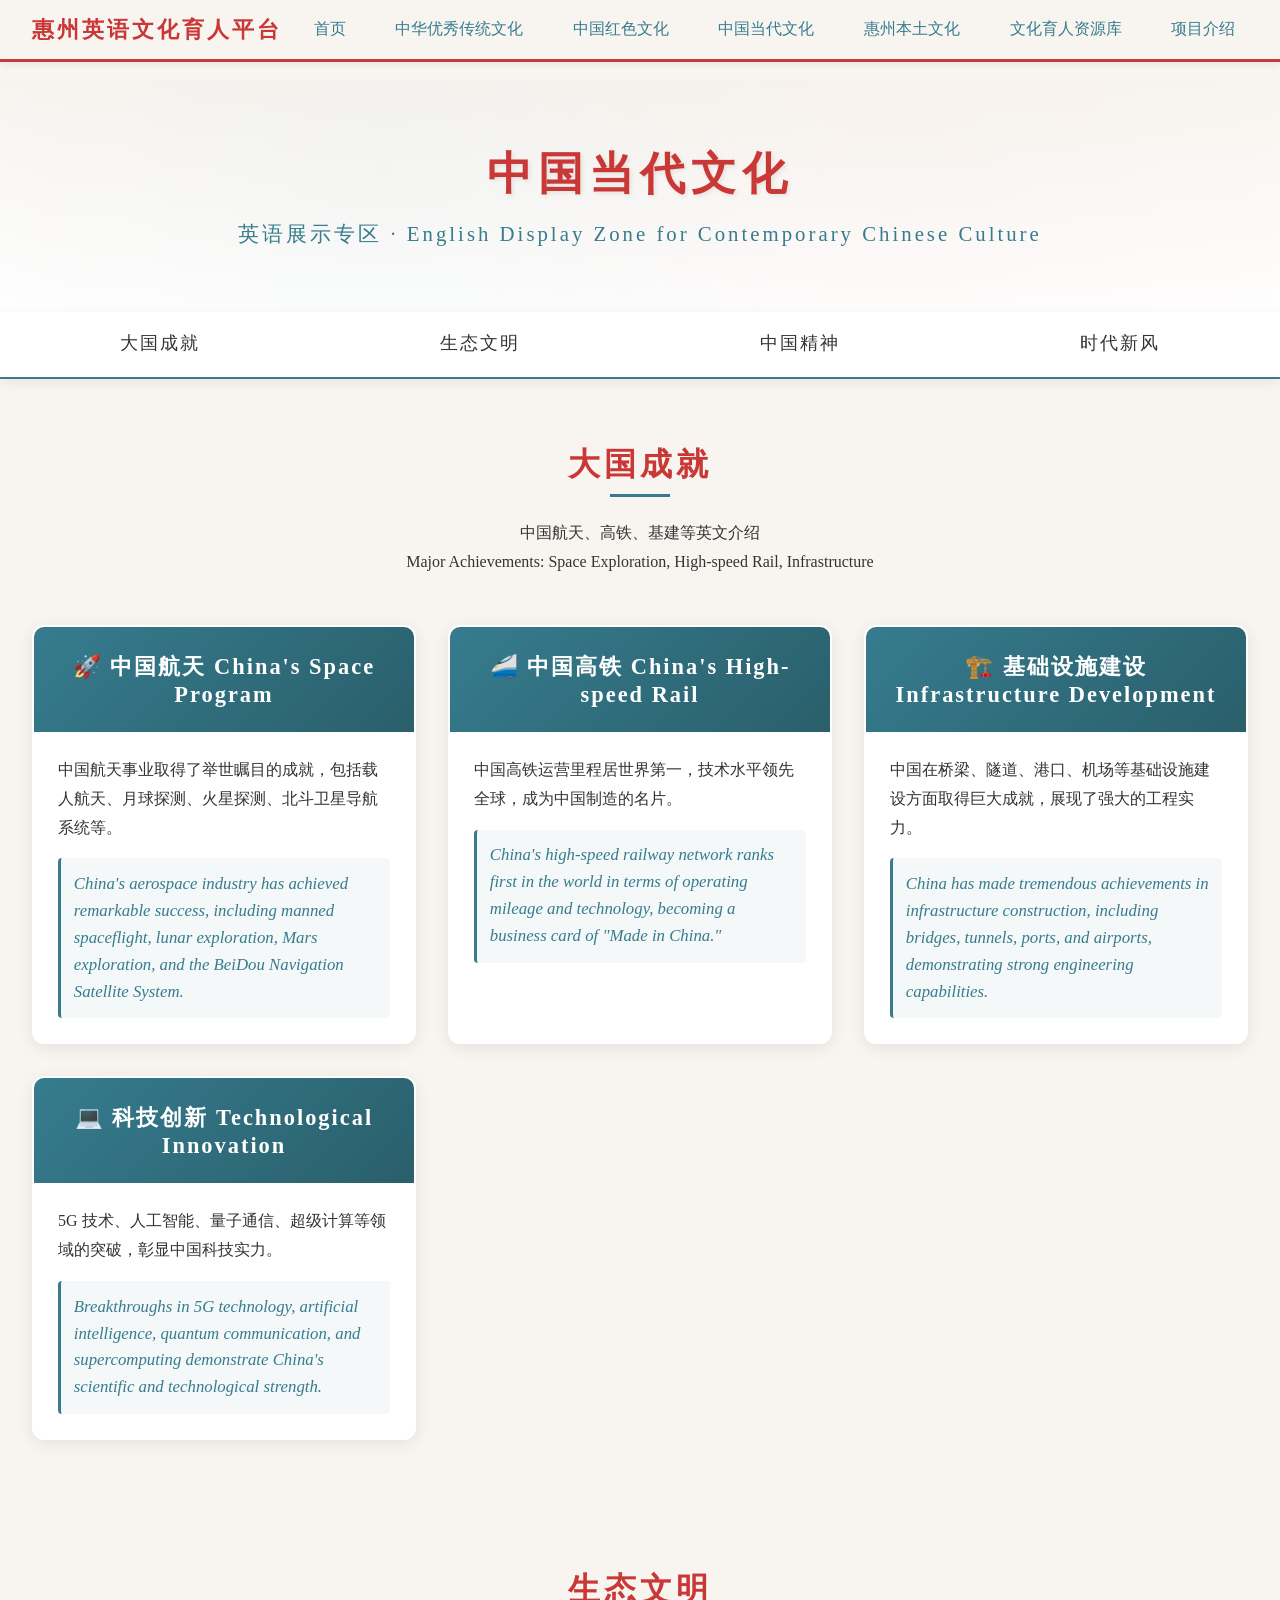
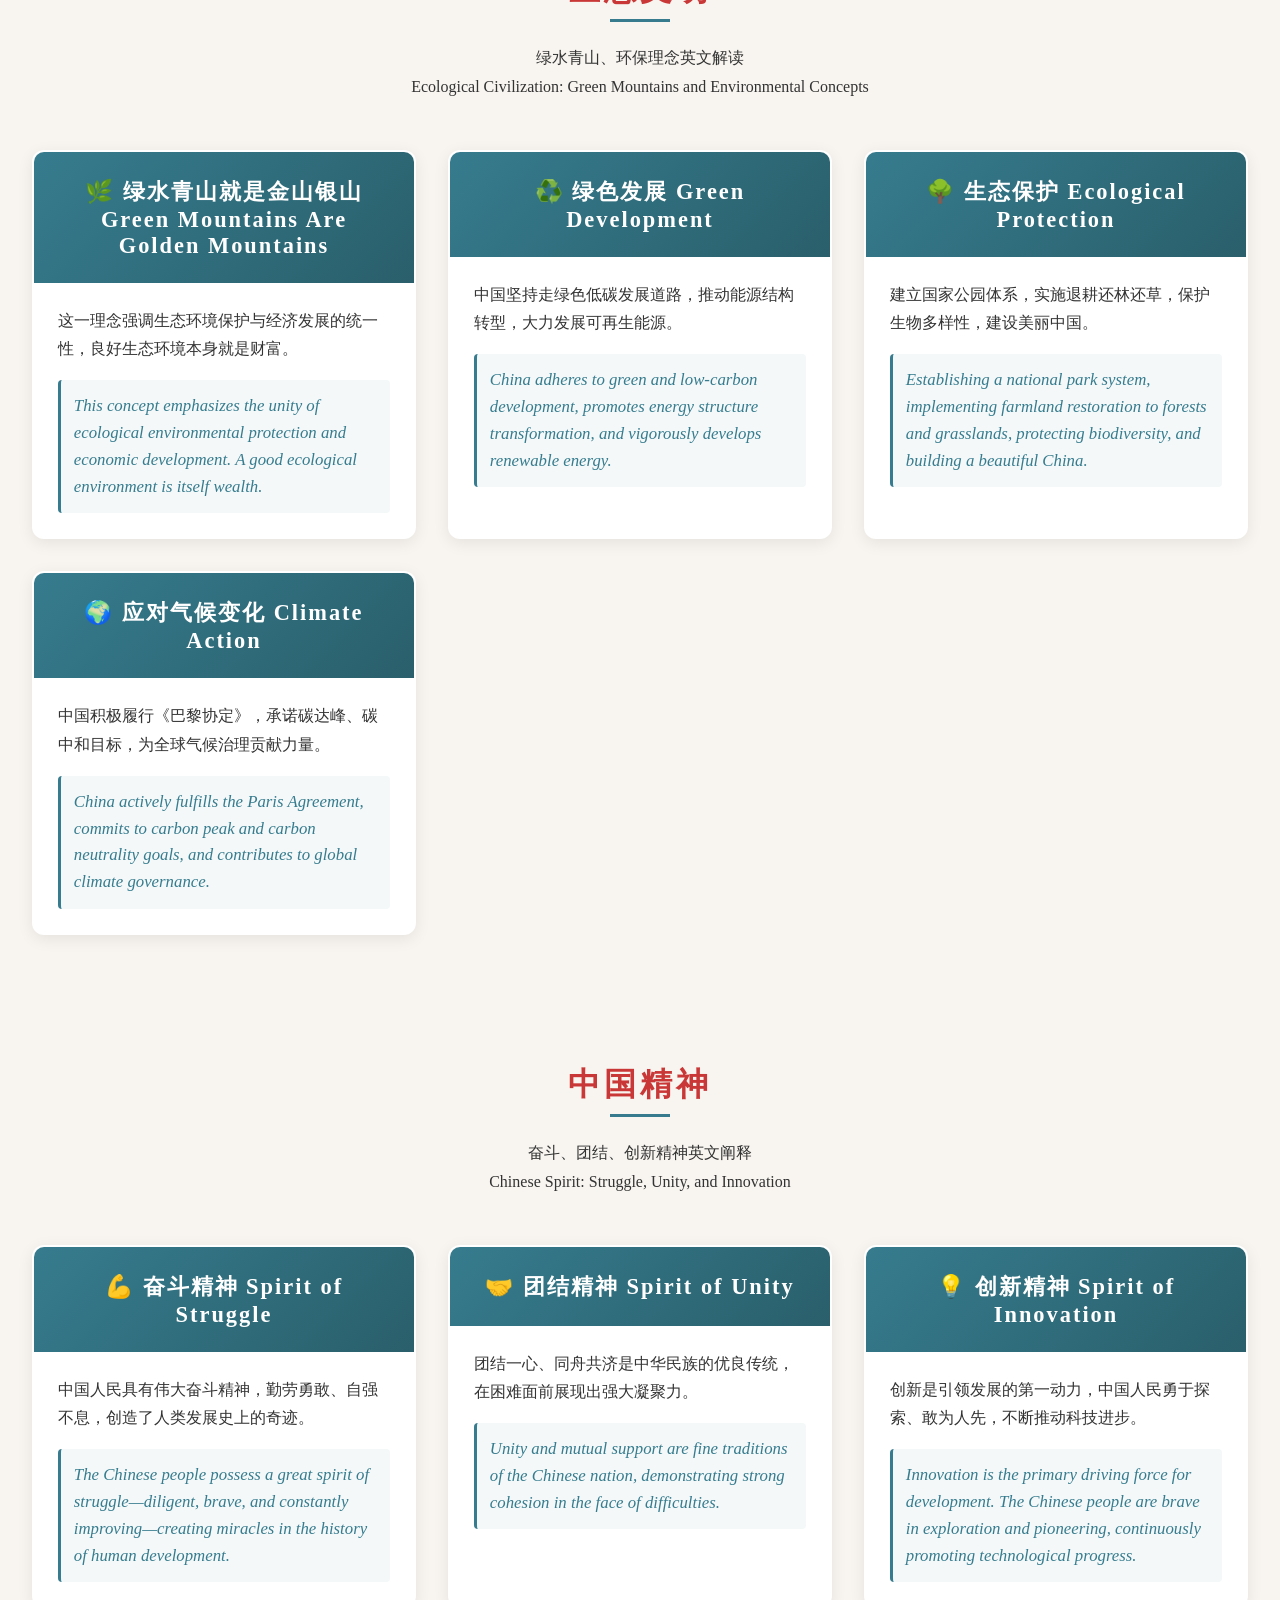
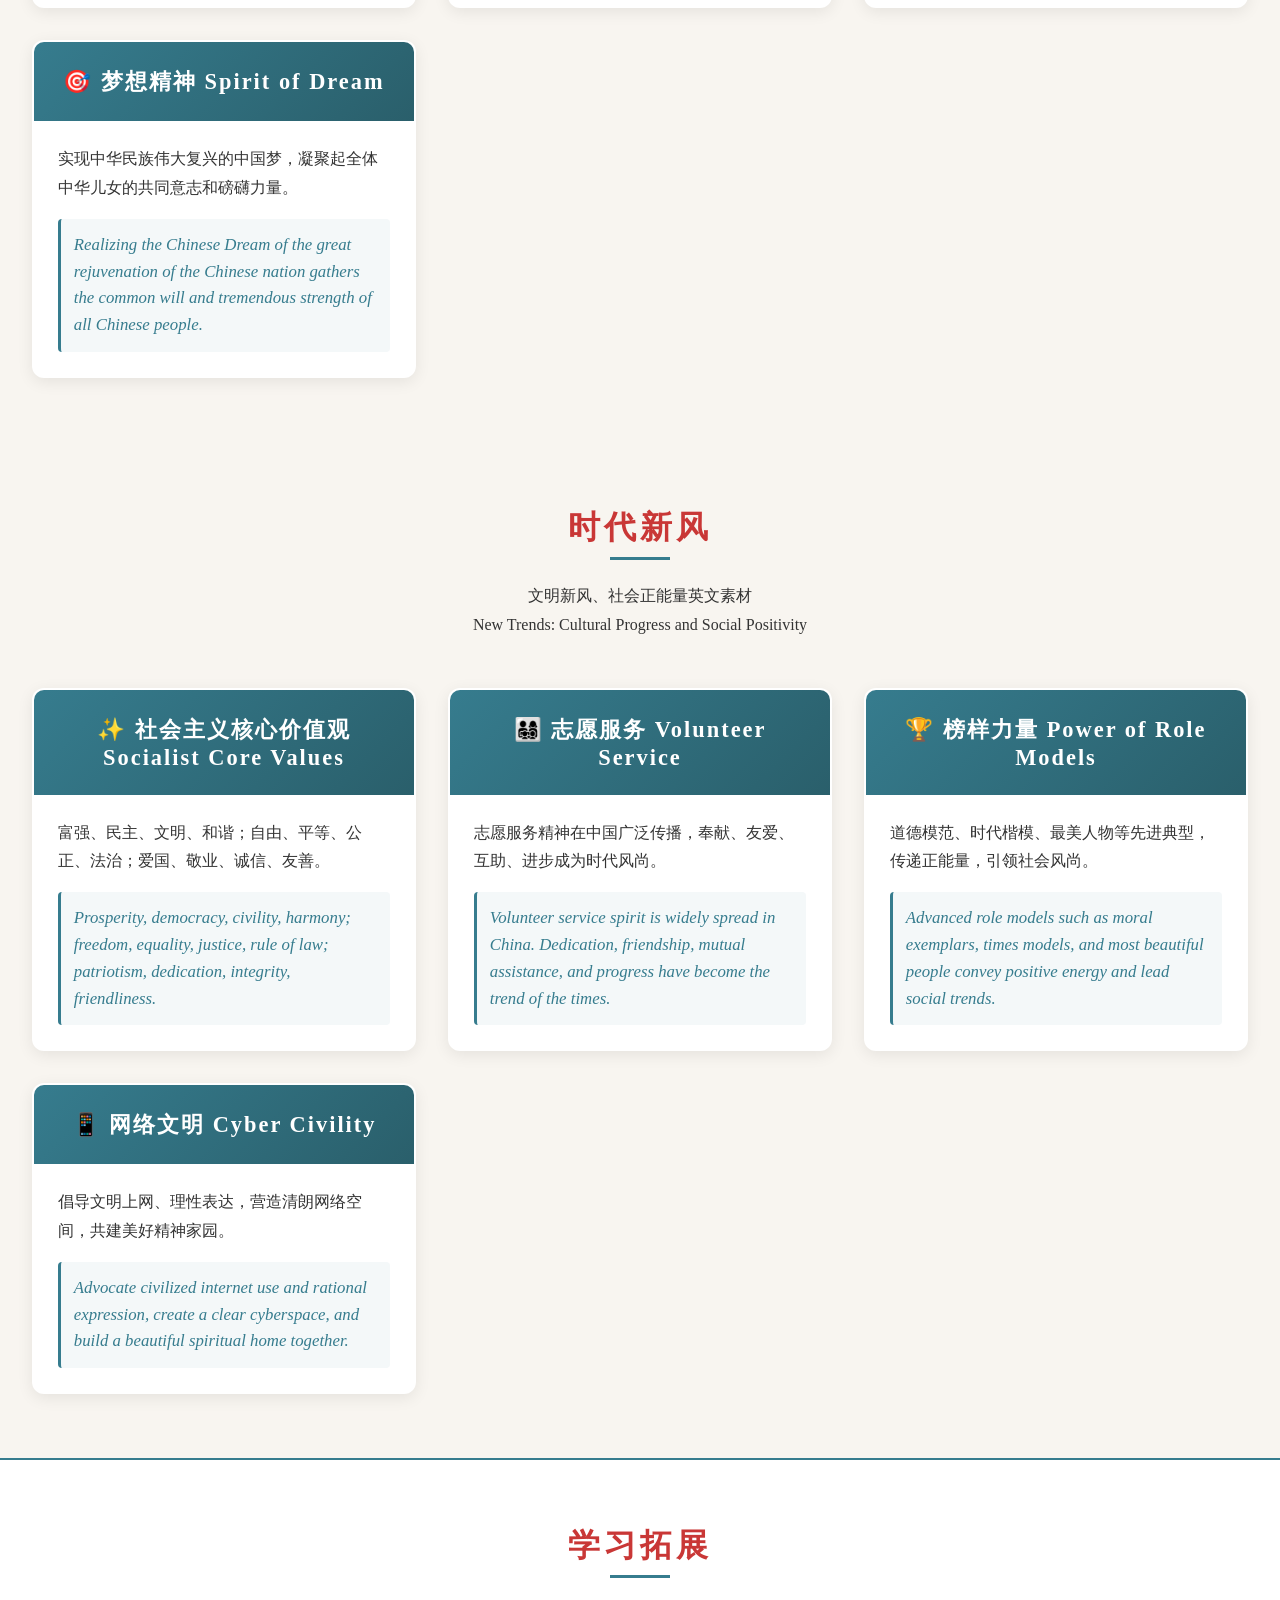
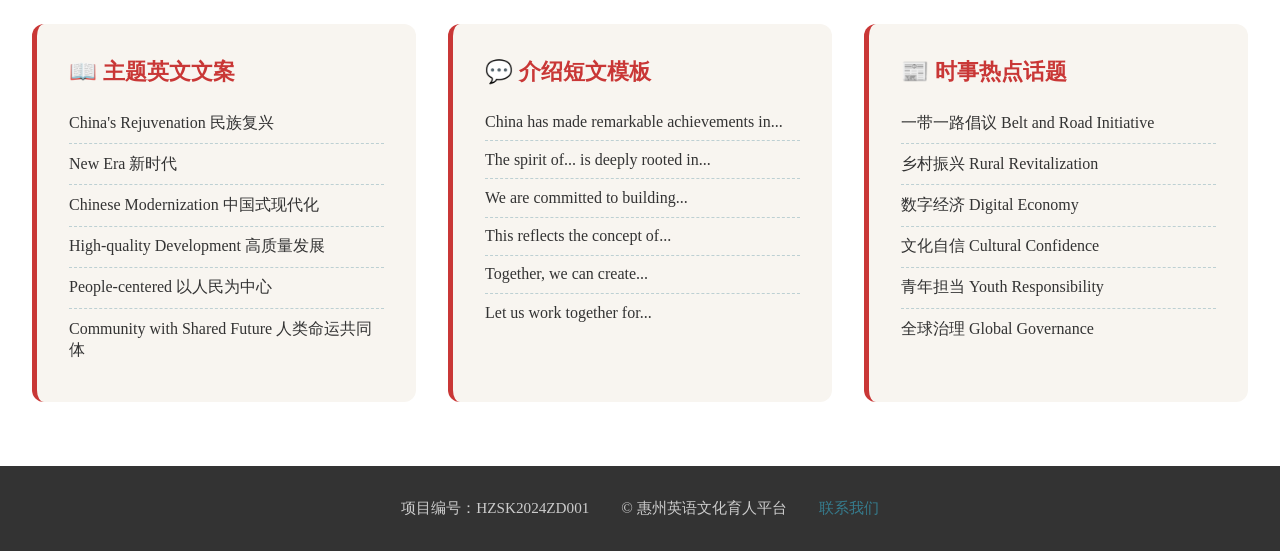
==== contemporary-culture.html @ e5e99697 "new" ====
<!DOCTYPE html>
<html lang="zh-CN">
<head>
    <meta charset="UTF-8">
    <meta name="viewport" content="width=device-width, initial-scale=1.0, maximum-scale=1.0, user-scalable=no">
    <title>中国当代文化 · 英语展示专区 - 惠州英语文化育人平台</title>
    <link rel="stylesheet" href="css/contemporary-culture.css?v=20260322">
</head>
<body>
    <!-- 顶部固定导航 -->
    <header class="main-header">
        <div class="nav-container">
            <div class="logo-area">惠州英语文化育人平台</div>
            <button class="nav-toggle" id="navToggle" aria-label="切换导航菜单">
                <span class="toggle-icon"></span>
            </button>
            <nav class="nav-menu" id="navMenu">
                <a href="index.html" class="nav-item">首页</a>
                <a href="traditional-culture.html" class="nav-item">中华优秀传统文化</a>
                <a href="red-culture.html" class="nav-item">中国红色文化</a>
                <a href="contemporary-culture.html" class="nav-item">中国当代文化</a>
                <a href="local-culture.html" class="nav-item">惠州本土文化</a>
                <a href="resource-library.html" class="nav-item">文化育人资源库</a>
                <a href="project-about.html" class="nav-item">项目介绍</a>
            </nav>
        </div>
    </header>

    <!-- 页面标题 Banner -->
    <section class="page-banner">
        <h1 class="page-title">中国当代文化</h1>
        <p class="page-subtitle">英语展示专区 · English Display Zone for Contemporary Chinese Culture</p>
    </section>

    <!-- 分类导航标签 -->
    <nav class="category-nav">
        <ul class="category-list">
            <li class="category-item">
                <a href="#achievements" class="category-link active">大国成就</a>
            </li>
            <li class="category-item">
                <a href="#ecology" class="category-link">生态文明</a>
            </li>
            <li class="category-item">
                <a href="#spirit" class="category-link">中国精神</a>
            </li>
            <li class="category-item">
                <a href="#new-trends" class="category-link">时代新风</a>
            </li>
        </ul>
    </nav>

    <!-- 大国成就板块 -->
    <section id="achievements" class="content-section">
        <div class="section-header">
            <h2 class="section-title-main">大国成就</h2>
            <p class="section-desc">中国航天、高铁、基建等英文介绍<br>Major Achievements: Space Exploration, High-speed Rail, Infrastructure</p>
        </div>
        <div class="content-grid">
            <div class="content-card">
                <div class="card-header">
                    <h3 class="card-title">🚀 中国航天 China's Space Program</h3>
                </div>
                <div class="card-body">
                    <p class="card-text">中国航天事业取得了举世瞩目的成就，包括载人航天、月球探测、火星探测、北斗卫星导航系统等。</p>
                    <p class="card-text-en">China's aerospace industry has achieved remarkable success, including manned spaceflight, lunar exploration, Mars exploration, and the BeiDou Navigation Satellite System.</p>
                </div>
            </div>
            <div class="content-card">
                <div class="card-header">
                    <h3 class="card-title">🚄 中国高铁 China's High-speed Rail</h3>
                </div>
                <div class="card-body">
                    <p class="card-text">中国高铁运营里程居世界第一，技术水平领先全球，成为中国制造的名片。</p>
                    <p class="card-text-en">China's high-speed railway network ranks first in the world in terms of operating mileage and technology, becoming a business card of "Made in China."</p>
                </div>
            </div>
            <div class="content-card">
                <div class="card-header">
                    <h3 class="card-title">🏗️ 基础设施建设 Infrastructure Development</h3>
                </div>
                <div class="card-body">
                    <p class="card-text">中国在桥梁、隧道、港口、机场等基础设施建设方面取得巨大成就，展现了强大的工程实力。</p>
                    <p class="card-text-en">China has made tremendous achievements in infrastructure construction, including bridges, tunnels, ports, and airports, demonstrating strong engineering capabilities.</p>
                </div>
            </div>
            <div class="content-card">
                <div class="card-header">
                    <h3 class="card-title">💻 科技创新 Technological Innovation</h3>
                </div>
                <div class="card-body">
                    <p class="card-text">5G 技术、人工智能、量子通信、超级计算等领域的突破，彰显中国科技实力。</p>
                    <p class="card-text-en">Breakthroughs in 5G technology, artificial intelligence, quantum communication, and supercomputing demonstrate China's scientific and technological strength.</p>
                </div>
            </div>
        </div>
    </section>

    <!-- 生态文明板块 -->
    <section id="ecology" class="content-section">
        <div class="section-header">
            <h2 class="section-title-main">生态文明</h2>
            <p class="section-desc">绿水青山、环保理念英文解读<br>Ecological Civilization: Green Mountains and Environmental Concepts</p>
        </div>
        <div class="content-grid">
            <div class="content-card">
                <div class="card-header">
                    <h3 class="card-title">🌿 绿水青山就是金山银山 Green Mountains Are Golden Mountains</h3>
                </div>
                <div class="card-body">
                    <p class="card-text">这一理念强调生态环境保护与经济发展的统一性，良好生态环境本身就是财富。</p>
                    <p class="card-text-en">This concept emphasizes the unity of ecological environmental protection and economic development. A good ecological environment is itself wealth.</p>
                </div>
            </div>
            <div class="content-card">
                <div class="card-header">
                    <h3 class="card-title">♻️ 绿色发展 Green Development</h3>
                </div>
                <div class="card-body">
                    <p class="card-text">中国坚持走绿色低碳发展道路，推动能源结构转型，大力发展可再生能源。</p>
                    <p class="card-text-en">China adheres to green and low-carbon development, promotes energy structure transformation, and vigorously develops renewable energy.</p>
                </div>
            </div>
            <div class="content-card">
                <div class="card-header">
                    <h3 class="card-title">🌳 生态保护 Ecological Protection</h3>
                </div>
                <div class="card-body">
                    <p class="card-text">建立国家公园体系，实施退耕还林还草，保护生物多样性，建设美丽中国。</p>
                    <p class="card-text-en">Establishing a national park system, implementing farmland restoration to forests and grasslands, protecting biodiversity, and building a beautiful China.</p>
                </div>
            </div>
            <div class="content-card">
                <div class="card-header">
                    <h3 class="card-title">🌍 应对气候变化 Climate Action</h3>
                </div>
                <div class="card-body">
                    <p class="card-text">中国积极履行《巴黎协定》，承诺碳达峰、碳中和目标，为全球气候治理贡献力量。</p>
                    <p class="card-text-en">China actively fulfills the Paris Agreement, commits to carbon peak and carbon neutrality goals, and contributes to global climate governance.</p>
                </div>
            </div>
        </div>
    </section>

    <!-- 中国精神板块 -->
    <section id="spirit" class="content-section">
        <div class="section-header">
            <h2 class="section-title-main">中国精神</h2>
            <p class="section-desc">奋斗、团结、创新精神英文阐释<br>Chinese Spirit: Struggle, Unity, and Innovation</p>
        </div>
        <div class="content-grid">
            <div class="content-card">
                <div class="card-header">
                    <h3 class="card-title">💪 奋斗精神 Spirit of Struggle</h3>
                </div>
                <div class="card-body">
                    <p class="card-text">中国人民具有伟大奋斗精神，勤劳勇敢、自强不息，创造了人类发展史上的奇迹。</p>
                    <p class="card-text-en">The Chinese people possess a great spirit of struggle—diligent, brave, and constantly improving—creating miracles in the history of human development.</p>
                </div>
            </div>
            <div class="content-card">
                <div class="card-header">
                    <h3 class="card-title">🤝 团结精神 Spirit of Unity</h3>
                </div>
                <div class="card-body">
                    <p class="card-text">团结一心、同舟共济是中华民族的优良传统，在困难面前展现出强大凝聚力。</p>
                    <p class="card-text-en">Unity and mutual support are fine traditions of the Chinese nation, demonstrating strong cohesion in the face of difficulties.</p>
                </div>
            </div>
            <div class="content-card">
                <div class="card-header">
                    <h3 class="card-title">💡 创新精神 Spirit of Innovation</h3>
                </div>
                <div class="card-body">
                    <p class="card-text">创新是引领发展的第一动力，中国人民勇于探索、敢为人先，不断推动科技进步。</p>
                    <p class="card-text-en">Innovation is the primary driving force for development. The Chinese people are brave in exploration and pioneering, continuously promoting technological progress.</p>
                </div>
            </div>
            <div class="content-card">
                <div class="card-header">
                    <h3 class="card-title">🎯 梦想精神 Spirit of Dream</h3>
                </div>
                <div class="card-body">
                    <p class="card-text">实现中华民族伟大复兴的中国梦，凝聚起全体中华儿女的共同意志和磅礴力量。</p>
                    <p class="card-text-en">Realizing the Chinese Dream of the great rejuvenation of the Chinese nation gathers the common will and tremendous strength of all Chinese people.</p>
                </div>
            </div>
        </div>
    </section>

    <!-- 时代新风板块 -->
    <section id="new-trends" class="content-section">
        <div class="section-header">
            <h2 class="section-title-main">时代新风</h2>
            <p class="section-desc">文明新风、社会正能量英文素材<br>New Trends: Cultural Progress and Social Positivity</p>
        </div>
        <div class="content-grid">
            <div class="content-card">
                <div class="card-header">
                    <h3 class="card-title">✨ 社会主义核心价值观 Socialist Core Values</h3>
                </div>
                <div class="card-body">
                    <p class="card-text">富强、民主、文明、和谐；自由、平等、公正、法治；爱国、敬业、诚信、友善。</p>
                    <p class="card-text-en">Prosperity, democracy, civility, harmony; freedom, equality, justice, rule of law; patriotism, dedication, integrity, friendliness.</p>
                </div>
            </div>
            <div class="content-card">
                <div class="card-header">
                    <h3 class="card-title">👨‍👩‍👧‍👦 志愿服务 Volunteer Service</h3>
                </div>
                <div class="card-body">
                    <p class="card-text">志愿服务精神在中国广泛传播，奉献、友爱、互助、进步成为时代风尚。</p>
                    <p class="card-text-en">Volunteer service spirit is widely spread in China. Dedication, friendship, mutual assistance, and progress have become the trend of the times.</p>
                </div>
            </div>
            <div class="content-card">
                <div class="card-header">
                    <h3 class="card-title">🏆 榜样力量 Power of Role Models</h3>
                </div>
                <div class="card-body">
                    <p class="card-text">道德模范、时代楷模、最美人物等先进典型，传递正能量，引领社会风尚。</p>
                    <p class="card-text-en">Advanced role models such as moral exemplars, times models, and most beautiful people convey positive energy and lead social trends.</p>
                </div>
            </div>
            <div class="content-card">
                <div class="card-header">
                    <h3 class="card-title">📱 网络文明 Cyber Civility</h3>
                </div>
                <div class="card-body">
                    <p class="card-text">倡导文明上网、理性表达，营造清朗网络空间，共建美好精神家园。</p>
                    <p class="card-text-en">Advocate civilized internet use and rational expression, create a clear cyberspace, and build a beautiful spiritual home together.</p>
                </div>
            </div>
        </div>
    </section>

    <!-- 学习拓展区 -->
    <section class="learning-section">
        <div class="section-header">
            <h2 class="section-title-main">学习拓展</h2>
        </div>
        <div class="learning-grid">
            <div class="learning-box">
                <h3 class="learning-title">📖 主题英文文案</h3>
                <ul class="learning-list">
                    <li class="learning-item">China's Rejuvenation 民族复兴</li>
                    <li class="learning-item">New Era 新时代</li>
                    <li class="learning-item">Chinese Modernization 中国式现代化</li>
                    <li class="learning-item">High-quality Development 高质量发展</li>
                    <li class="learning-item">People-centered 以人民为中心</li>
                    <li class="learning-item">Community with Shared Future 人类命运共同体</li>
                </ul>
            </div>
            <div class="learning-box">
                <h3 class="learning-title">💬 介绍短文模板</h3>
                <ul class="learning-list">
                    <li class="learning-item">China has made remarkable achievements in...</li>
                    <li class="learning-item">The spirit of... is deeply rooted in...</li>
                    <li class="learning-item">We are committed to building...</li>
                    <li class="learning-item">This reflects the concept of...</li>
                    <li class="learning-item">Together, we can create...</li>
                    <li class="learning-item">Let us work together for...</li>
                </ul>
            </div>
            <div class="learning-box">
                <h3 class="learning-title">📰 时事热点话题</h3>
                <ul class="learning-list">
                    <li class="learning-item">一带一路倡议 Belt and Road Initiative</li>
                    <li class="learning-item">乡村振兴 Rural Revitalization</li>
                    <li class="learning-item">数字经济 Digital Economy</li>
                    <li class="learning-item">文化自信 Cultural Confidence</li>
                    <li class="learning-item">青年担当 Youth Responsibility</li>
                    <li class="learning-item">全球治理 Global Governance</li>
                </ul>
            </div>
        </div>
    </section>

    <!-- 底部 Footer -->
    <footer class="site-footer">
        <div class="footer-info">
            <span>项目编号：HZSK2024ZD001</span>
            <span>© 惠州英语文化育人平台</span>
            <a href="#" class="footer-link">联系我们</a>
        </div>
    </footer>

    <script src="js/contemporary-culture.js"></script>
</body>
</html>
---- css/contemporary-culture.css ----
* {
    margin: 0;
    padding: 0;
    box-sizing: border-box;
}

:root {
    --china-red: #C93736;
    --elegant-cyan: #367C8E;
    --beige-bg: #F8F5F0;
    --text-dark: #333333;
    --text-light: #ffffff;
}

body {
    min-height: 100vh;
    background-color: var(--beige-bg);
    font-family: "Songti SC", "SimSun", serif;
    color: var(--text-dark);
    overflow-x: hidden;
}

/* 顶部固定导航 */
.main-header {
    position: fixed;
    top: 0;
    width: 100%;
    background: rgba(248, 245, 240, 0.98);
    border-bottom: 3px solid var(--china-red);
    z-index: 1000;
    box-shadow: 0 2px 8px rgba(0,0,0,0.08);
}

.nav-container {
    max-width: 1400px;
    margin: 0 auto;
    padding: 0.8rem 2rem;
    display: flex;
    justify-content: space-between;
    align-items: center;
}

.logo-area {
    font-size: 1.4rem;
    font-weight: bold;
    color: var(--china-red);
    letter-spacing: 3px;
}

.nav-menu {
    display: flex;
    gap: 1.5rem;
    flex-wrap: wrap;
}

/* 移动端导航折叠按钮 */
.nav-toggle {
    display: none;
    background: transparent;
    border: none;
    cursor: pointer;
    padding: 0.5rem;
    z-index: 1001;
}

.toggle-icon {
    display: block;
    width: 24px;
    height: 3px;
    background: var(--china-red);
    position: relative;
    transition: all 0.3s ease;
}

.toggle-icon::before,
.toggle-icon::after {
    content: '';
    position: absolute;
    width: 24px;
    height: 3px;
    background: var(--china-red);
    transition: all 0.3s ease;
}

.toggle-icon::before {
    top: -7px;
}

.toggle-icon::after {
    top: 7px;
}

/* 展开状态 */
.nav-toggle.active .toggle-icon {
    background: transparent;
}

.nav-toggle.active .toggle-icon::before {
    transform: rotate(45deg);
    top: 0;
}

.nav-toggle.active .toggle-icon::after {
    transform: rotate(-45deg);
    top: 0;
}

.nav-item {
    text-decoration: none;
    color: var(--elegant-cyan);
    font-size: 1rem;
    font-weight: 500;
    padding: 0.4rem 0.8rem;
    border-radius: 4px;
    transition: all 0.3s ease;
    position: relative;
}

.nav-item:hover,
.nav-item.active {
    color: var(--china-red);
    background: rgba(201, 55, 54, 0.05);
}

.nav-item.active::after {
    content: "";
    position: absolute;
    bottom: 0;
    left: 50%;
    transform: translateX(-50%);
    width: 60%;
    height: 2px;
    background: var(--china-red);
}

/* 页面标题 Banner */
.page-banner {
    margin-top: 80px;
    padding: 4rem 2rem;
    background: linear-gradient(180deg, var(--beige-bg) 0%, #fff 100%);
    text-align: center;
    position: relative;
    overflow: hidden;
}

.page-banner::before {
    content: "";
    position: absolute;
    top: 0;
    left: 0;
    right: 0;
    bottom: 0;
    background-image: 
        radial-gradient(circle at 30% 40%, rgba(54, 124, 142, 0.06) 0%, transparent 50%),
        radial-gradient(circle at 70% 60%, rgba(201, 55, 54, 0.04) 0%, transparent 50%);
    opacity: 0.5;
}

.page-title {
    position: relative;
    z-index: 1;
    font-size: 2.8rem;
    color: var(--china-red);
    font-weight: bold;
    letter-spacing: 6px;
    margin-bottom: 1rem;
    text-shadow: 2px 2px 4px rgba(0,0,0,0.08);
}

.page-subtitle {
    position: relative;
    z-index: 1;
    font-size: 1.3rem;
    color: var(--elegant-cyan);
    letter-spacing: 3px;
}

/* 分类导航标签 */
.category-nav {
    background: #ffffff;
    border-bottom: 2px solid var(--elegant-cyan);
    padding: 0;
    position: sticky;
    top: 73px;
    z-index: 999;
    box-shadow: 0 4px 12px rgba(0,0,0,0.06);
}

.category-list {
    max-width: 1400px;
    margin: 0 auto;
    display: flex;
    justify-content: center;
    gap: 0;
    list-style: none;
    flex-wrap: wrap;
}

.category-item {
    flex: 1;
    min-width: 140px;
    text-align: center;
}

.category-link {
    display: block;
    padding: 1.2rem 1.5rem;
    text-decoration: none;
    color: var(--text-dark);
    font-size: 1.1rem;
    font-weight: 500;
    letter-spacing: 2px;
    transition: all 0.3s ease;
    border-bottom: 3px solid transparent;
    position: relative;
}

.category-link:hover,
.category-link.active {
    color: var(--china-red);
    background: rgba(201, 55, 54, 0.03);
}

.category-link.active {
    border-bottom-color: var(--china-red);
    background: rgba(201, 55, 54, 0.05);
}

/* 内容板块通用样式 */
.content-section {
    padding: 4rem 2rem;
    max-width: 1400px;
    margin: 0 auto;
}

.section-header {
    text-align: center;
    margin-bottom: 3rem;
}

.section-title-main {
    font-size: 2rem;
    color: var(--china-red);
    letter-spacing: 4px;
    margin-bottom: 0.5rem;
    position: relative;
    display: inline-block;
}

.section-title-main::after {
    content: "";
    position: absolute;
    bottom: -10px;
    left: 50%;
    transform: translateX(-50%);
    width: 60px;
    height: 3px;
    background: var(--elegant-cyan);
}

.section-desc {
    font-size: 1rem;
    color: var(--text-dark);
    margin-top: 1.5rem;
    line-height: 1.8;
}

/* 内容卡片网格 */
.content-grid {
    display: grid;
    grid-template-columns: repeat(auto-fit, minmax(320px, 1fr));
    gap: 2rem;
    margin-top: 2rem;
}

.content-card {
    background: #ffffff;
    border-radius: 12px;
    overflow: hidden;
    box-shadow: 0 4px 16px rgba(0,0,0,0.08);
    transition: all 0.3s ease;
    cursor: pointer;
    border: 2px solid transparent;
}

.content-card:hover {
    transform: translateY(-6px);
    box-shadow: 0 12px 28px rgba(0,0,0,0.12);
    border-color: var(--elegant-cyan);
}

.card-header {
    background: linear-gradient(135deg, var(--elegant-cyan), #2a5f6b);
    color: var(--text-light);
    padding: 1.5rem;
    text-align: center;
}

.card-title {
    font-size: 1.4rem;
    font-weight: bold;
    letter-spacing: 2px;
}

.card-body {
    padding: 1.5rem;
}

.card-text {
    font-size: 1rem;
    line-height: 1.8;
    color: var(--text-dark);
    margin-bottom: 1rem;
}

.card-text-en {
    font-size: 1.05rem;
    color: var(--elegant-cyan);
    font-style: italic;
    line-height: 1.6;
    padding: 0.8rem;
    background: rgba(54, 124, 142, 0.05);
    border-left: 3px solid var(--elegant-cyan);
    border-radius: 4px;
}

/* 学习拓展区 */
.learning-section {
    background: #ffffff;
    padding: 4rem 2rem;
    border-top: 2px solid var(--elegant-cyan);
}

.learning-grid {
    display: grid;
    grid-template-columns: repeat(3, 1fr);
    gap: 2rem;
    max-width: 1400px;
    margin: 0 auto;
}

.learning-box {
    background: var(--beige-bg);
    border-radius: 12px;
    padding: 2rem;
    border-left: 5px solid var(--china-red);
    transition: all 0.3s ease;
}

.learning-box:hover {
    transform: translateX(8px);
    box-shadow: 0 8px 20px rgba(0,0,0,0.1);
}

.learning-title {
    font-size: 1.4rem;
    color: var(--china-red);
    margin-bottom: 1rem;
    font-weight: bold;
}

.learning-list {
    list-style: none;
}

.learning-item {
    padding: 0.6rem 0;
    border-bottom: 1px dashed rgba(54, 124, 142, 0.3);
    font-size: 1rem;
    color: var(--text-dark);
    cursor: pointer;
    transition: all 0.2s;
}

.learning-item:last-child {
    border-bottom: none;
}

.learning-item:hover {
    color: var(--elegant-cyan);
    padding-left: 8px;
}

/* 底部 Footer */
.site-footer {
    background: var(--text-dark);
    color: #cccccc;
    padding: 2rem;
    text-align: center;
}

.footer-info {
    display: flex;
    justify-content: center;
    gap: 2rem;
    flex-wrap: wrap;
    font-size: 0.95rem;
}

.footer-link {
    color: var(--elegant-cyan);
    text-decoration: none;
    transition: color 0.3s;
}

.footer-link:hover {
    color: var(--china-red);
}

/* 响应式设计 - 等比例缩放适配 */
@media (max-width: 1200px) {
    /* 保持布局不变，仅调整整体大小 */
    html {
        font-size: 14px;
    }
}

@media (max-width: 768px) {
    /* 移动端等比例缩放，保持布局一致 */
    html {
        font-size: 13px;
    }
    
    .nav-container {
        flex-direction: row;
        justify-content: space-between;
        padding: 0.8rem 1.5rem;
        gap: 0;
    }
    
    .logo-area {
        font-size: 1.3rem;
        letter-spacing: 2px;
    }
    
    /* 显示折叠按钮 */
    .nav-toggle {
        display: block;
    }
    
    /* 导航菜单默认隐藏 */
    .nav-menu {
        position: absolute;
        top: 100%;
        left: 0;
        right: 0;
        background: rgba(248, 245, 240, 0.98);
        flex-direction: column;
        padding: 1rem 1.5rem;
        gap: 0.5rem;
        border-bottom: 2px solid var(--china-red);
        box-shadow: 0 4px 12px rgba(0,0,0,0.08);
        max-height: 0;
        overflow: hidden;
        transition: max-height 0.3s ease;
    }
    
    .nav-menu.show {
        max-height: 500px;
    }
    
    .nav-item {
        font-size: 0.95rem;
        padding: 0.8rem 0;
        border-bottom: 1px solid rgba(54, 124, 142, 0.1);
    }
    
    .nav-item:last-child {
        border-bottom: none;
    }
    
    /* 页面标题 Banner */
    .page-banner {
        margin-top: 75px;
        padding: 3rem 1.5rem;
    }
    
    .page-title {
        font-size: 2.4rem;
        letter-spacing: 5px;
    }
    
    .page-subtitle {
        font-size: 1.2rem;
        letter-spacing: 2px;
    }
    
    /* 分类导航标签 - 保持横向布局 */
    .category-nav {
        top: 73px;
    }
    
    .category-list {
        gap: 0.5rem;
    }
    
    .category-item {
        min-width: 120px;
    }
    
    .category-link {
        padding: 1rem 1.2rem;
        font-size: 1rem;
    }
    
    /* 内容板块 */
    .content-section {
        padding: 3.5rem 1.5rem;
    }
    
    .section-title-main {
        font-size: 1.8rem;
        letter-spacing: 3px;
    }
    
    .section-desc {
        font-size: 0.95rem;
    }
    
    /* 内容卡片网格 - 保持多列布局 */
    .content-grid {
        grid-template-columns: repeat(auto-fit, minmax(280px, 1fr));
        gap: 1.5rem;
    }
    
    .content-card {
        border-radius: 10px;
    }
    
    .card-header {
        padding: 1.3rem;
    }
    
    .card-title {
        font-size: 1.3rem;
    }
    
    .card-body {
        padding: 1.3rem;
    }
    
    .card-text {
        font-size: 0.95rem;
    }
    
    .card-text-en {
        font-size: 0.95rem;
    }
    
    /* 学习拓展区 */
    .learning-section {
        padding: 3.5rem 1.5rem;
    }
    
    .learning-grid {
        gap: 1.5rem;
    }
    
    .learning-box {
        padding: 1.8rem;
    }
    
    .learning-title {
        font-size: 1.3rem;
    }
    
    .learning-item {
        font-size: 0.95rem;
    }
    
    /* Footer */
    .footer-info {
        font-size: 0.85rem;
    }
}

@media (max-width: 480px) {
    /* 超小屏幕进一步缩小 */
    html {
        font-size: 12px;
    }
    
    .nav-container {
        padding: 0.6rem 1rem;
    }
    
    .logo-area {
        font-size: 1.1rem;
        letter-spacing: 2px;
    }
    
    .nav-menu {
        gap: 0.6rem;
    }
    
    .nav-item {
        font-size: 0.85rem;
        padding: 0.3rem 0.5rem;
    }
    
    /* 页面标题 Banner */
    .page-banner {
        margin-top: 65px;
        padding: 2rem 1rem;
    }
    
    .page-title {
        font-size: 1.8rem;
        letter-spacing: 3px;
    }
    
    .page-subtitle {
        font-size: 1rem;
        letter-spacing: 2px;
    }
    
    /* 分类导航标签 */
    .category-nav {
        top: 65px;
    }
    
    .category-list {
        gap: 0.3rem;
    }
    
    .category-item {
        min-width: 100px;
    }
    
    .category-link {
        padding: 0.8rem 1rem;
        font-size: 0.9rem;
    }
    
    /* 内容板块 */
    .content-section {
        padding: 3rem 1rem;
    }
    
    .section-title-main {
        font-size: 1.5rem;
    }
    
    .section-desc {
        font-size: 0.9rem;
    }
    
    /* 内容卡片网格 */
    .content-grid {
        grid-template-columns: repeat(auto-fit, minmax(260px, 1fr));
        gap: 1.2rem;
    }
    
    .content-card {
        border-radius: 8px;
    }
    
    .card-header {
        padding: 1.1rem;
    }
    
    .card-title {
        font-size: 1.1rem;
    }
    
    .card-body {
        padding: 1.1rem;
    }
    
    .card-text {
        font-size: 0.9rem;
    }
    
    .card-text-en {
        font-size: 0.9rem;
    }
    
    /* 学习拓展区 */
    .learning-section {
        padding: 3rem 1rem;
    }
    
    .learning-grid {
        gap: 1.2rem;
    }
    
    .learning-box {
        padding: 1.5rem;
    }
    
    .learning-title {
        font-size: 1.1rem;
    }
    
    .learning-item {
        font-size: 0.9rem;
    }
    
    /* Footer */
    .footer-info {
        font-size: 0.8rem;
    }
}
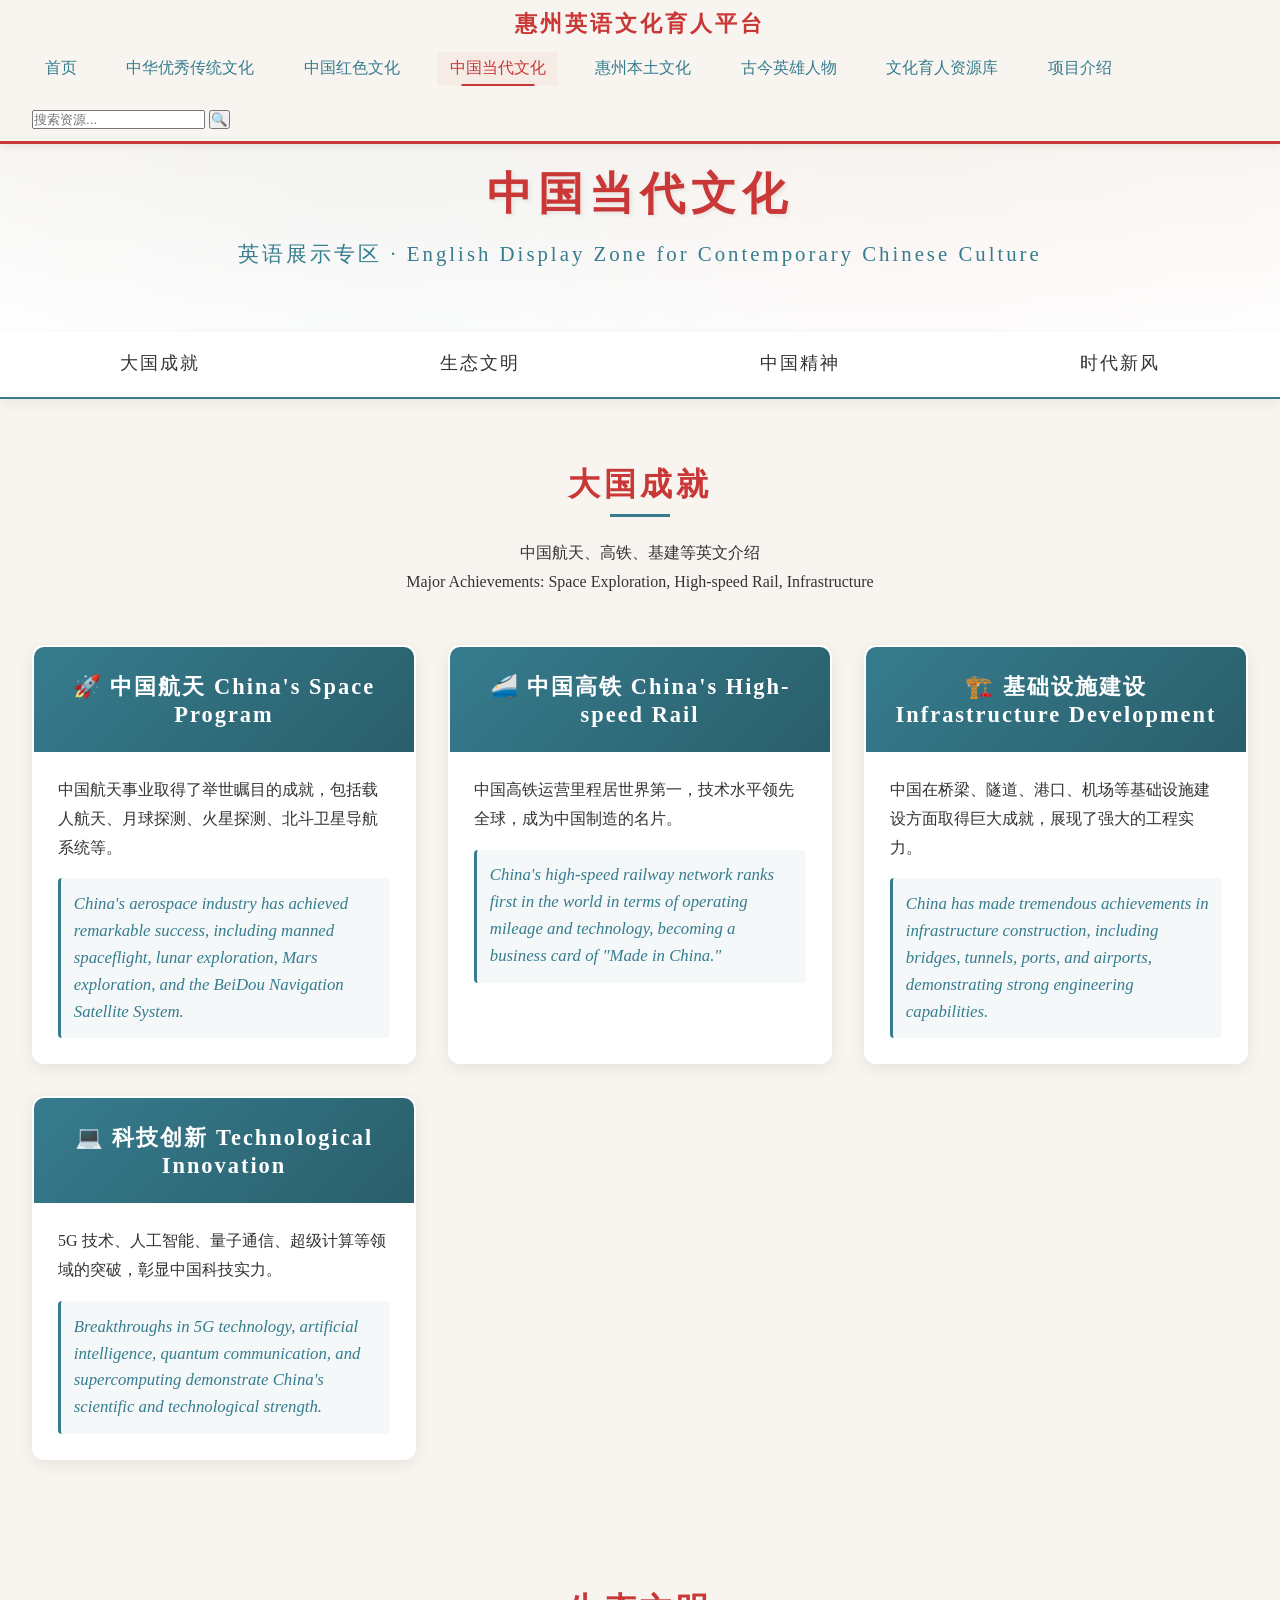
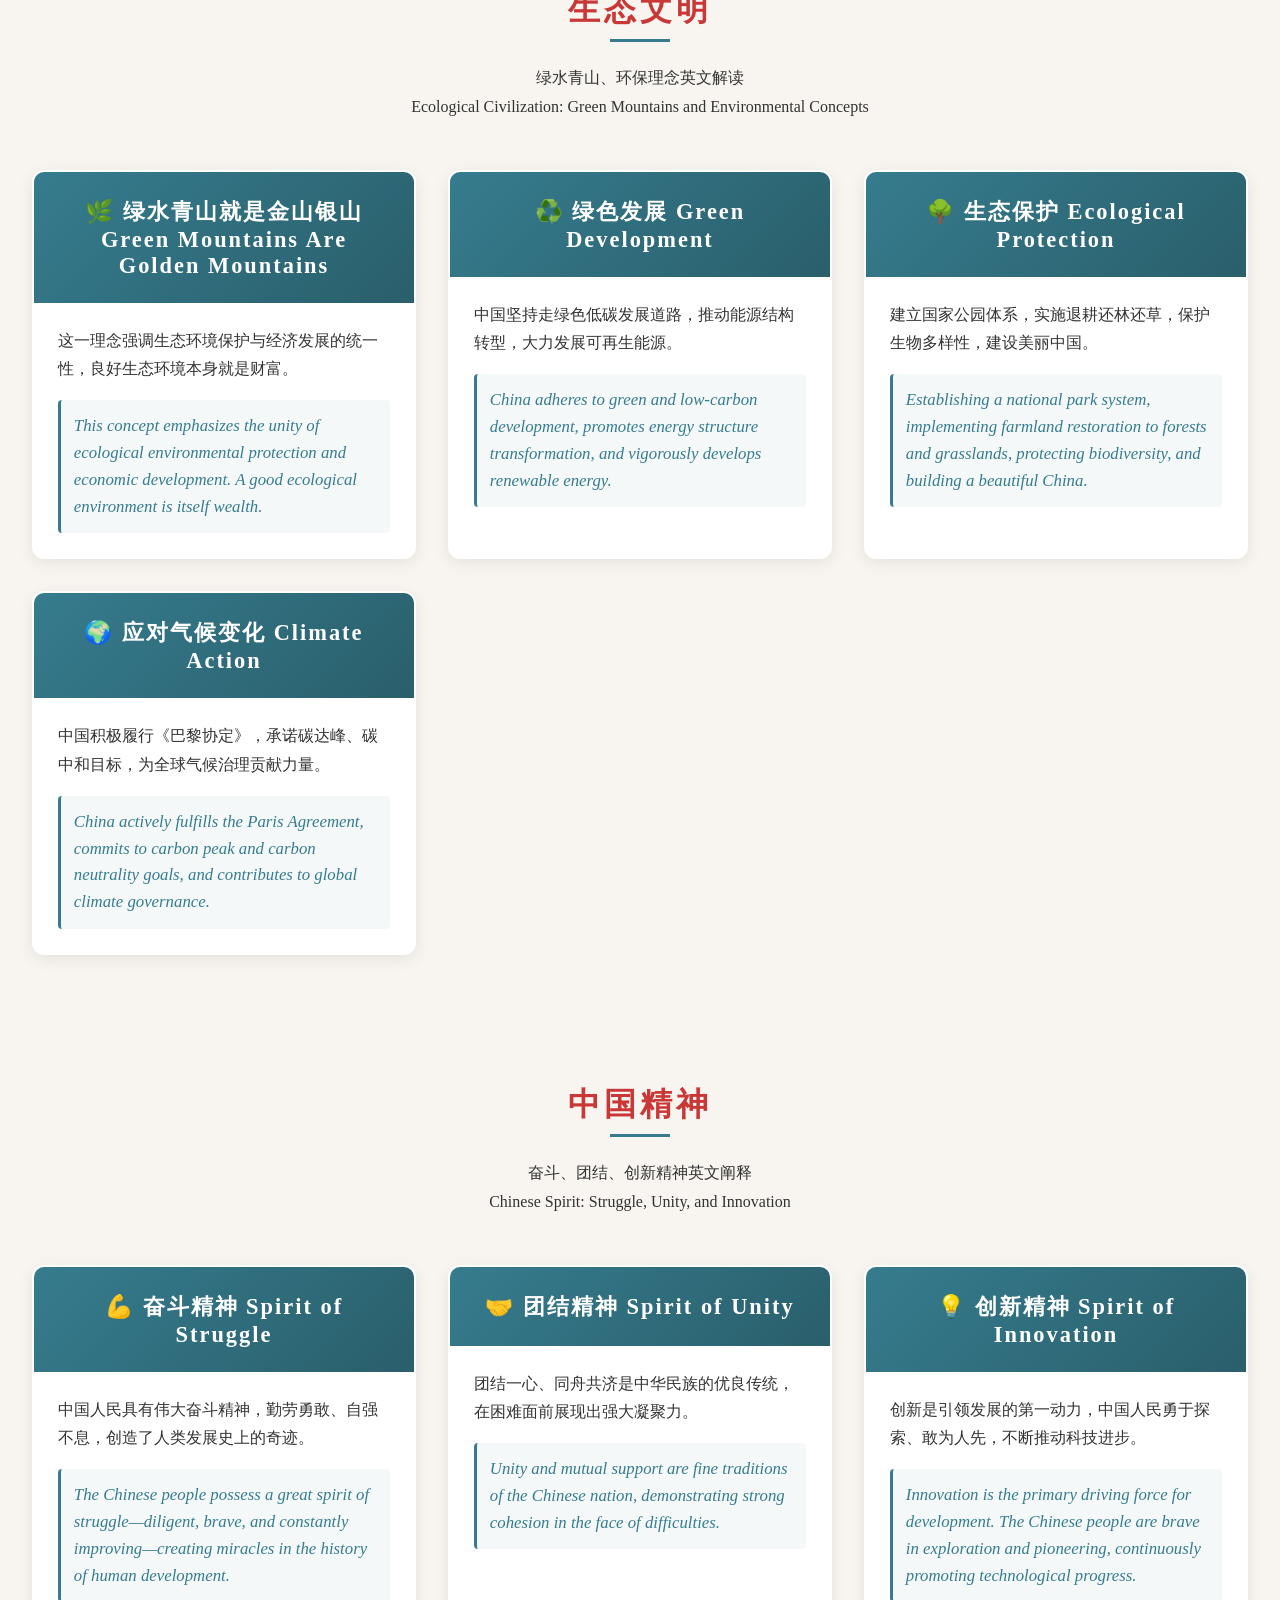
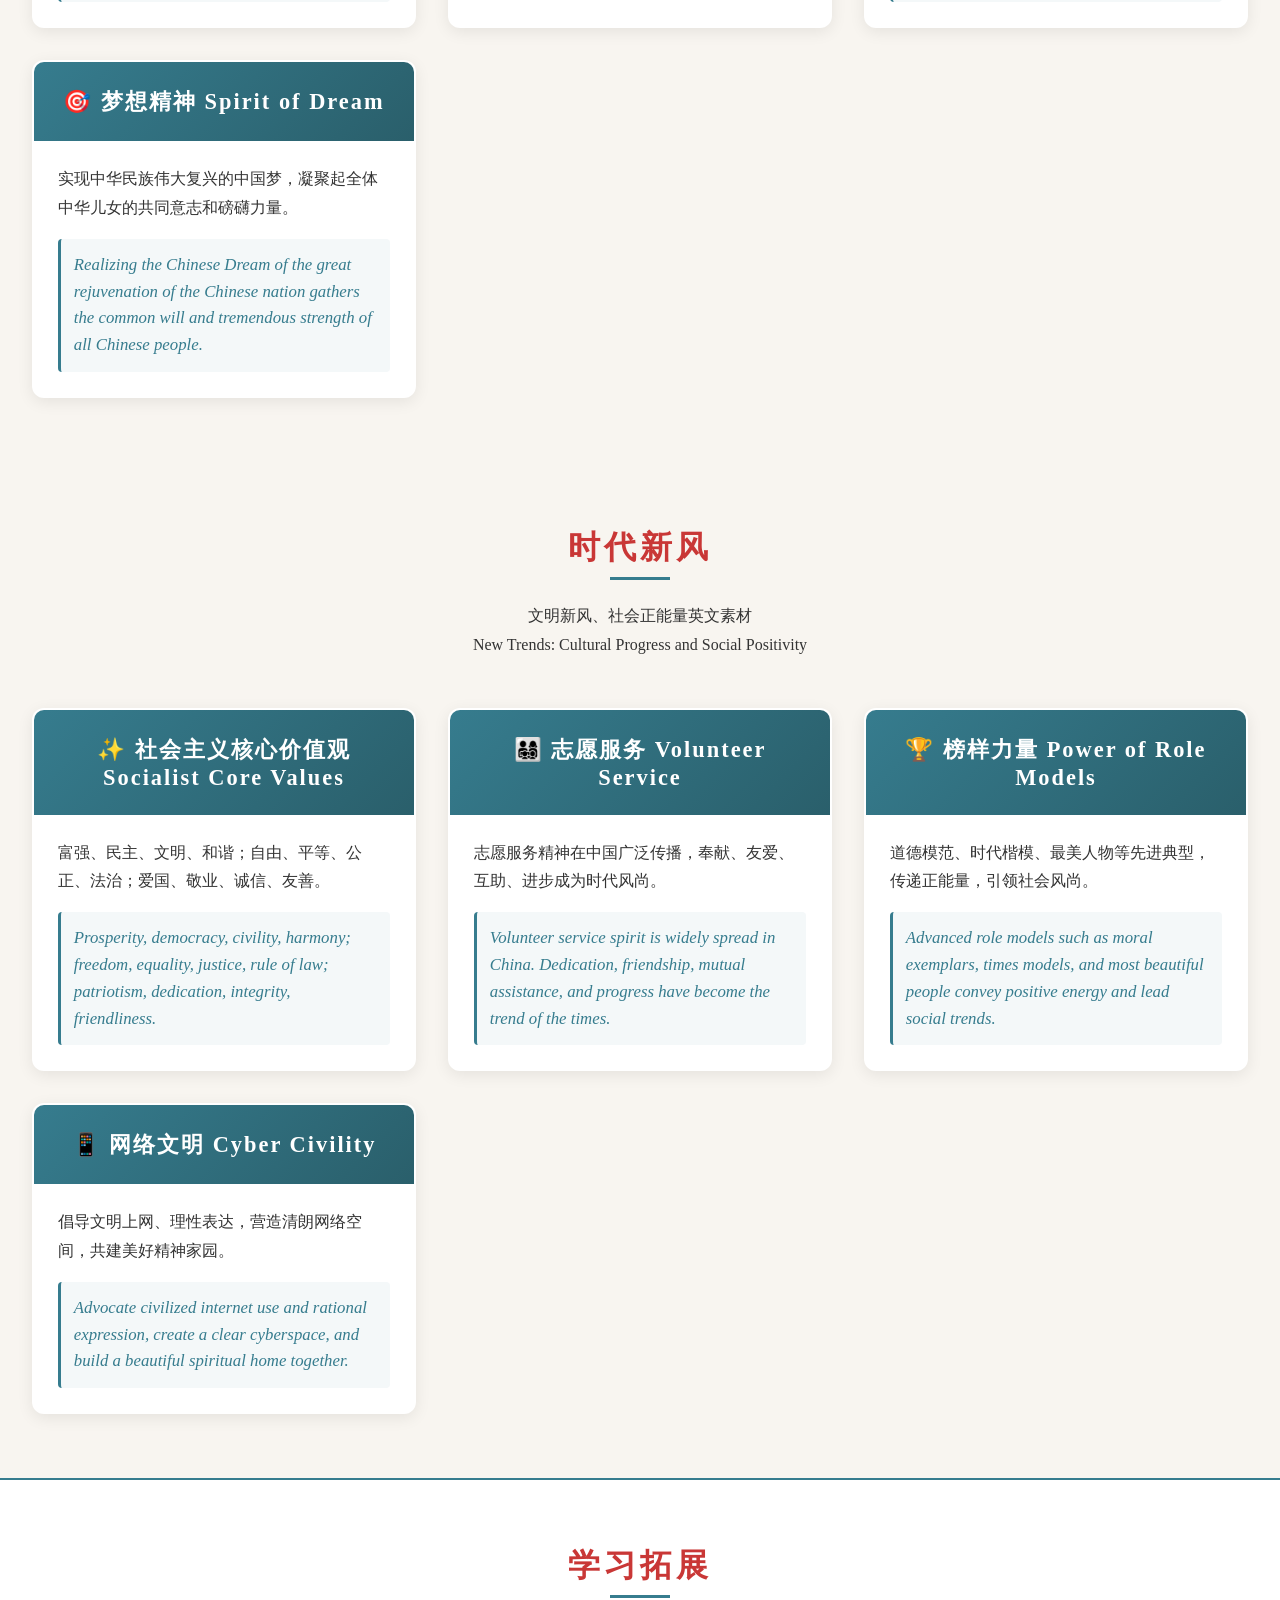
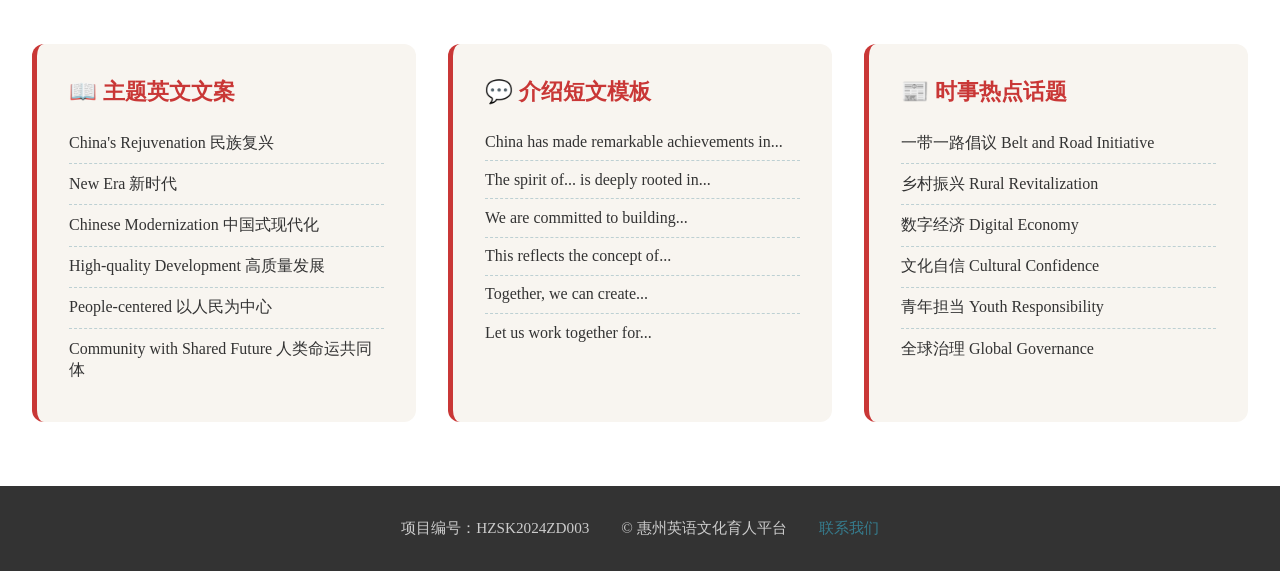
==== commit 826279fa: "新版" ====
--- a/contemporary-culture.html
+++ b/contemporary-culture.html
@@ -4,7 +4,7 @@
     <meta charset="UTF-8">
     <meta name="viewport" content="width=device-width, initial-scale=1.0, maximum-scale=1.0, user-scalable=no">
     <title>中国当代文化 · 英语展示专区 - 惠州英语文化育人平台</title>
-    <link rel="stylesheet" href="css/contemporary-culture.css?v=20260322">
+    <link rel="stylesheet" href="css/contemporary-culture.css?v=20260329110">
 </head>
 <body>
     <!-- 顶部固定导航 -->
@@ -18,10 +18,17 @@
                 <a href="index.html" class="nav-item">首页</a>
                 <a href="traditional-culture.html" class="nav-item">中华优秀传统文化</a>
                 <a href="red-culture.html" class="nav-item">中国红色文化</a>
-                <a href="contemporary-culture.html" class="nav-item">中国当代文化</a>
+                <a href="contemporary-culture.html" class="nav-item active">中国当代文化</a>
                 <a href="local-culture.html" class="nav-item">惠州本土文化</a>
+                <a href="heroes.html" class="nav-item highlight">古今英雄人物</a>
                 <a href="resource-library.html" class="nav-item">文化育人资源库</a>
                 <a href="project-about.html" class="nav-item">项目介绍</a>
+                
+                <!-- 搜索框 -->
+                <div class="search-box">
+                    <input type="text" placeholder="搜索资源..." class="search-input" id="searchInput">
+                    <button class="search-btn" id="searchBtn">🔍</button>
+                </div>
             </nav>
         </div>
     </header>
@@ -279,7 +286,7 @@
     <!-- 底部 Footer -->
     <footer class="site-footer">
         <div class="footer-info">
-            <span>项目编号：HZSK2024ZD001</span>
+            <span>项目编号：HZSK2024ZD003</span>
             <span>© 惠州英语文化育人平台</span>
             <a href="#" class="footer-link">联系我们</a>
         </div>
--- a/css/contemporary-culture.css
+++ b/css/contemporary-culture.css
@@ -34,10 +34,12 @@
 .nav-container {
     max-width: 1400px;
     margin: 0 auto;
-    padding: 0.8rem 2rem;
+    padding: 0.5rem 2rem 0.8rem 2rem;
     display: flex;
-    justify-content: space-between;
+    flex-direction: column;
     align-items: center;
+    gap: 0.5rem;
+    position: relative;
 }
 
 .logo-area {
@@ -45,6 +47,7 @@
     font-weight: bold;
     color: var(--china-red);
     letter-spacing: 3px;
+    margin-bottom: 0.3rem;
 }
 
 .nav-menu {
@@ -135,7 +138,7 @@
 
 /* 页面标题 Banner */
 .page-banner {
-    margin-top: 80px;
+    margin-top: 100px;
     padding: 4rem 2rem;
     background: linear-gradient(180deg, var(--beige-bg) 0%, #fff 100%);
     text-align: center;
@@ -181,7 +184,7 @@
     border-bottom: 2px solid var(--elegant-cyan);
     padding: 0;
     position: sticky;
-    top: 73px;
+    top: 90px;
     z-index: 999;
     box-shadow: 0 4px 12px rgba(0,0,0,0.06);
 }
@@ -423,19 +426,25 @@
     
     .nav-container {
         flex-direction: row;
-        justify-content: space-between;
+        justify-content: center;
         padding: 0.8rem 1.5rem;
-        gap: 0;
+        gap: 1rem;
+        min-height: 65px;
     }
     
     .logo-area {
         font-size: 1.3rem;
         letter-spacing: 2px;
+        position: absolute;
+        left: 1.5rem;
+        margin-bottom: 0;
     }
     
     /* 显示折叠按钮 */
     .nav-toggle {
         display: block;
+        position: absolute;
+        right: 1.5rem;
     }
     
     /* 导航菜单默认隐藏 */
@@ -701,3 +710,33 @@
         font-size: 0.8rem;
     }
 }
+
+/* 响应式适配 */
+@media (max-width: 768px) {
+    .page-banner {
+        margin-top: 90px;
+        padding: 2.5rem 1rem;
+    }
+    
+    .category-nav {
+        top: 80px;
+    }
+    
+    .page-title {
+        font-size: 2rem;
+    }
+    
+    .page-subtitle {
+        font-size: 1.1rem;
+    }
+}
+
+@media (max-width: 480px) {
+    .page-banner {
+        margin-top: 85px;
+    }
+    
+    .category-nav {
+        top: 75px;
+    }
+}
